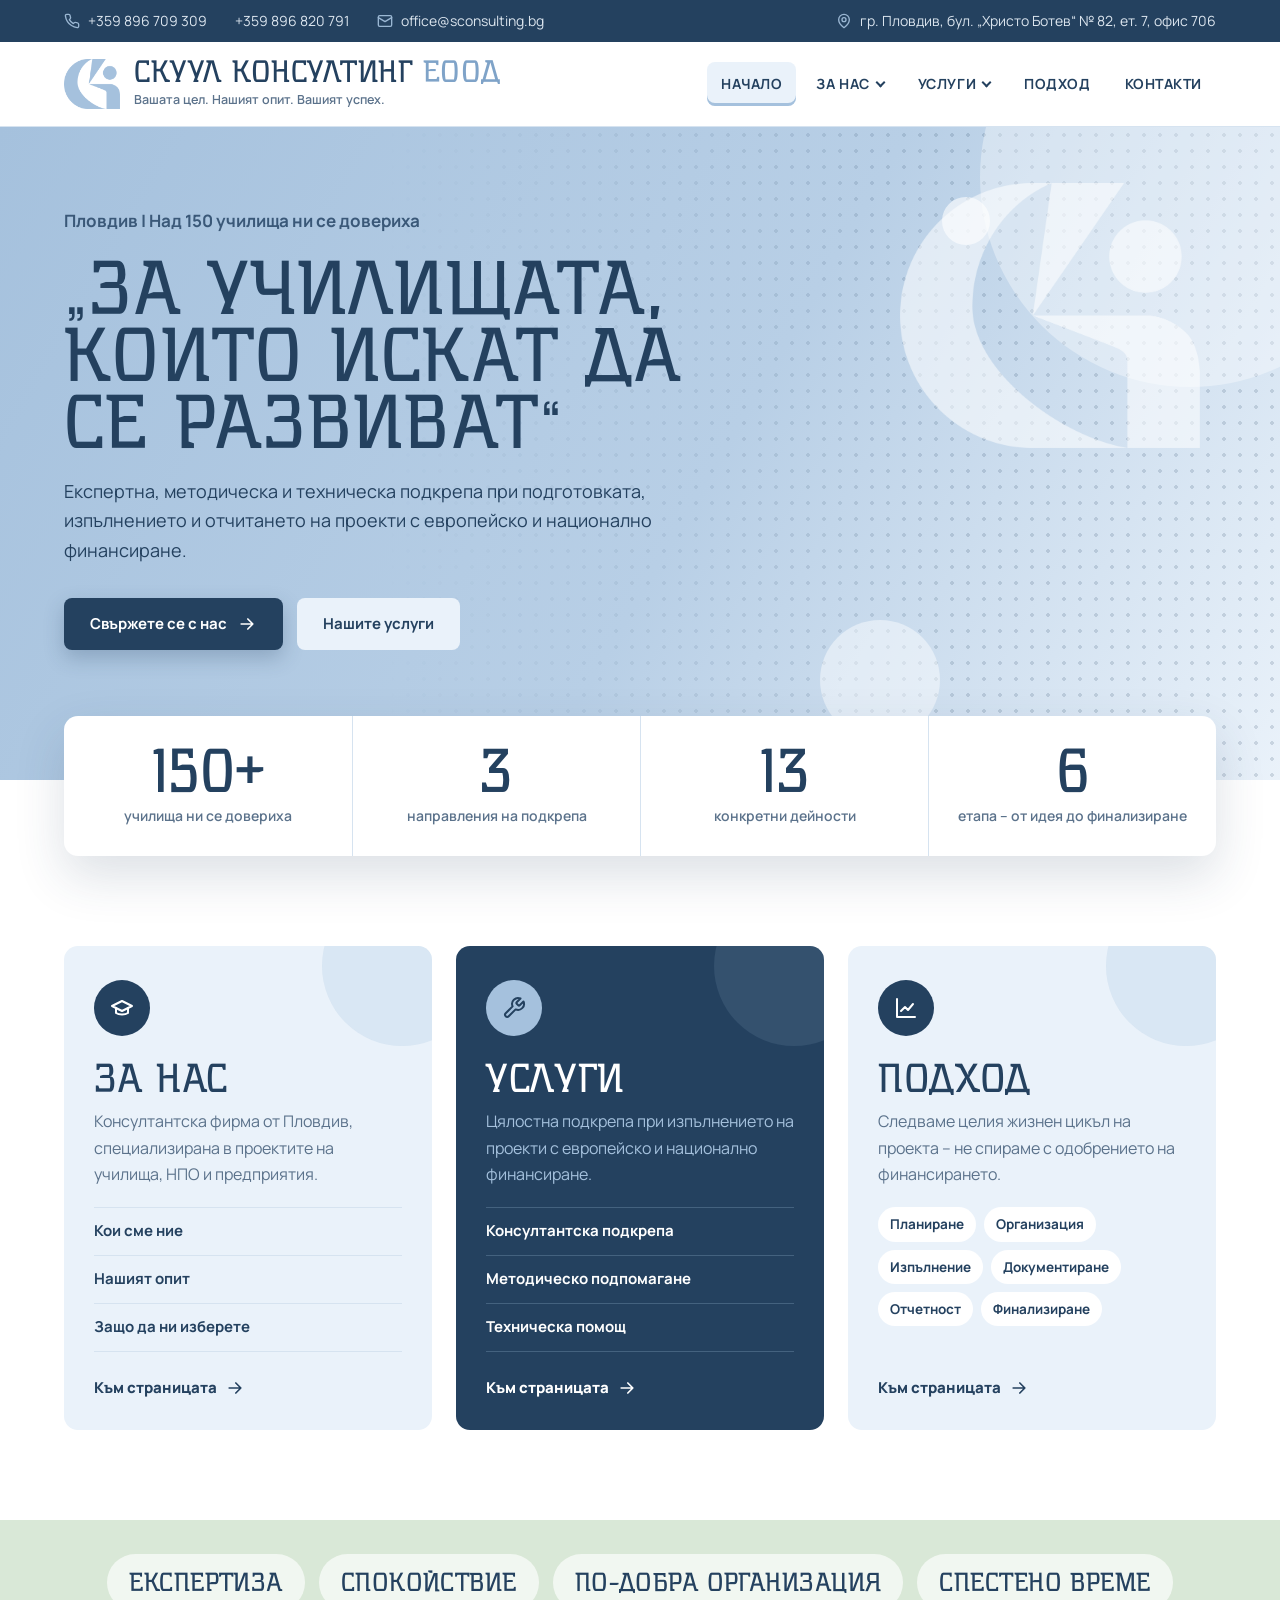
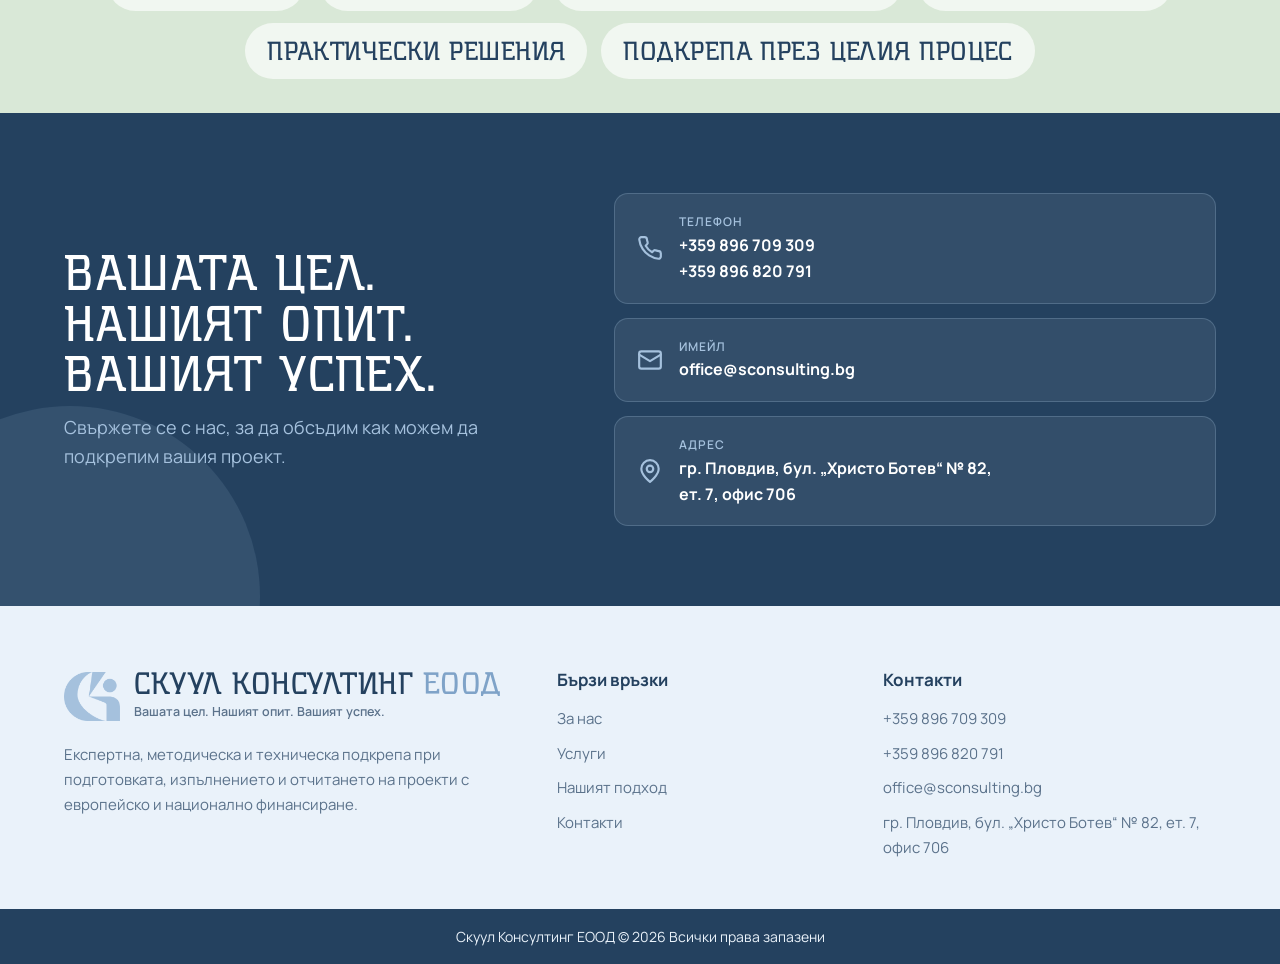
==== index.html @ d09940ed "School Consulting demo site Co-Authored-By: Claude Opus 5.5 <noreply@anthropic.com>" ====
<!doctype html>
<html lang="bg">
<head>
  <meta charset="utf-8">
  <meta name="viewport" content="width=device-width, initial-scale=1">
  <meta name="robots" content="noindex, nofollow">
  <title>Скуул Консултинг ЕООД | Консултантска подкрепа за проекти на училища</title>
  <meta name="description" content="Експертна, методическа и техническа подкрепа при подготовката, изпълнението и отчитането на проекти с европейско и национално финансиране. Пловдив.">
  <link rel="icon" type="image/png" href="assets/img/favicon.png">
  <link rel="preconnect" href="https://fonts.googleapis.com">
  <link rel="preconnect" href="https://fonts.gstatic.com" crossorigin>
  <link href="https://fonts.googleapis.com/css2?family=Manrope:wght@400;500;600;700;800&display=swap" rel="stylesheet">
  <link rel="stylesheet" href="css/styles.css?v=3">
</head>
<body>

  <!-- ========== TOP BAR ========== -->
  <div class="topbar">
    <div class="container topbar__inner">
      <a href="tel:+359896709309" class="topbar__item">
        <svg class="ico" viewBox="0 0 24 24"><path d="M22 16.9v3a2 2 0 0 1-2.2 2 19.8 19.8 0 0 1-8.6-3.1 19.5 19.5 0 0 1-6-6A19.8 19.8 0 0 1 2.1 4.2 2 2 0 0 1 4.1 2h3a2 2 0 0 1 2 1.7c.1 1 .4 1.9.7 2.8a2 2 0 0 1-.5 2.1L8 9.9a16 16 0 0 0 6 6l1.3-1.3a2 2 0 0 1 2.1-.4c.9.3 1.8.6 2.8.7a2 2 0 0 1 1.7 2z"/></svg>
        +359 896 709 309
      </a>
      <a href="tel:+359896820791" class="topbar__item topbar__item--hide-sm">+359 896 820 791</a>
      <a href="mailto:office@sconsulting.bg" class="topbar__item">
        <svg class="ico" viewBox="0 0 24 24"><rect x="2" y="4" width="20" height="16" rx="2"/><path d="m22 7-10 6L2 7"/></svg>
        office@sconsulting.bg
      </a>
      <span class="topbar__item topbar__item--hide-sm topbar__item--right">
        <svg class="ico" viewBox="0 0 24 24"><path d="M20 10c0 6-8 12-8 12s-8-6-8-12a8 8 0 0 1 16 0z"/><circle cx="12" cy="10" r="3"/></svg>
        гр. Пловдив, бул. „Христо Ботев“ № 82, ет. 7, офис 706
      </span>
    </div>
  </div>

  <!-- ========== HEADER / NAV ========== -->
  <header class="header" id="top">
    <div class="container header__inner">
      <a href="index.html" class="brand" aria-label="Скуул Консултинг ЕООД – начало">
        <img src="assets/img/logo-mark-blue.png" alt="" class="brand__mark" width="56" height="49">
        <span class="brand__text">
          <span class="brand__name">СКУУЛ КОНСУЛТИНГ <span>ЕООД</span></span>
          <span class="brand__tag">Вашата цел. Нашият опит. Вашият успех.</span>
        </span>
      </a>

      <button class="nav-toggle" aria-label="Меню" aria-expanded="false" aria-controls="main-nav">
        <span></span><span></span><span></span>
      </button>

      <!-- Основно меню – еднакво на всички страници; активният линк е с class="is-active" -->
      <nav class="nav" id="main-nav" aria-label="Основно меню">
        <ul class="nav__list">
          <li><a href="index.html" class="is-active" aria-current="page">Начало</a></li>
          <li class="has-sub">
            <a href="za-nas.html">За нас</a>
            <ul class="nav__sub">
              <li><a href="za-nas.html#koi-sme-nie">Кои сме ние</a></li>
              <li><a href="za-nas.html#opit">Нашият опит</a></li>
              <li><a href="za-nas.html#zashto-nas">Защо да ни изберете</a></li>
            </ul>
          </li>
          <li class="has-sub">
            <a href="uslugi.html">Услуги</a>
            <ul class="nav__sub">
              <li><a href="uslugi.html#konsultantska-podkrepa">Консултантска подкрепа</a></li>
              <li><a href="uslugi.html#metodichesko-podpomagane">Методическо подпомагане</a></li>
              <li><a href="uslugi.html#tehnicheska-pomosht">Техническа помощ</a></li>
            </ul>
          </li>
          <li><a href="podhod.html">Подход</a></li>
          <li><a href="kontakti.html">Контакти</a></li>
        </ul>
      </nav>
    </div>
  </header>

  <main>

    <!-- ========== HERO ========== -->
    <section class="hero">
      <div class="hero__dots" aria-hidden="true"></div>
      <span class="hero__circle hero__circle--1" aria-hidden="true"></span>
      <span class="hero__circle hero__circle--2" aria-hidden="true"></span>
      <span class="hero__circle hero__circle--3" aria-hidden="true"></span>
      <img src="assets/img/logo-mark-white.png" alt="" class="hero__mark" aria-hidden="true">
      <div class="container hero__inner">
        <div class="hero__content">
          <p class="hero__kicker">Пловдив | Над 150 училища ни се довериха</p>
          <h1 class="hero__title">„За училищата, които искат да се развиват“</h1>
          <p class="hero__lead">Експертна, методическа и техническа подкрепа при подготовката, изпълнението и отчитането на проекти с европейско и национално финансиране.</p>
          <div class="hero__actions">
            <a href="kontakti.html" class="btn btn--primary">Свържете се с нас
              <svg class="ico" viewBox="0 0 24 24"><path d="M5 12h14M13 6l6 6-6 6"/></svg>
            </a>
            <a href="uslugi.html" class="btn btn--light">Нашите услуги</a>
          </div>
        </div>
      </div>
    </section>

    <!-- ========== КЛЮЧОВИ ЧИСЛА ========== -->
    <section class="stats" aria-label="Накратко">
      <div class="container">
        <div class="stats__grid">
          <div class="stat"><span class="stat__num">150+</span><span class="stat__label">училища ни се довериха</span></div>
          <div class="stat"><span class="stat__num">3</span><span class="stat__label">направления на подкрепа</span></div>
          <div class="stat"><span class="stat__num">13</span><span class="stat__label">конкретни дейности</span></div>
          <div class="stat"><span class="stat__num">6</span><span class="stat__label">етапа – от идея до финализиране</span></div>
        </div>
      </div>
    </section>

    <!-- ========== ВХОДОВЕ КЪМ СТРАНИЦИТЕ ========== -->
    <section class="section gateway-section">
      <div class="container gateway">

        <article class="tile">
          <span class="tile__icon"><svg class="ico" viewBox="0 0 24 24"><path d="M22 10 12 5 2 10l10 5 10-5z"/><path d="M6 12v5c3 2 9 2 12 0v-5"/></svg></span>
          <h2 class="tile__title"><a href="za-nas.html">За нас</a></h2>
          <p>Консултантска фирма от Пловдив, специализирана в проектите на училища, НПО и предприятия.</p>
          <ul class="tile__links">
            <li><a href="za-nas.html#koi-sme-nie">Кои сме ние</a></li>
            <li><a href="za-nas.html#opit">Нашият опит</a></li>
            <li><a href="za-nas.html#zashto-nas">Защо да ни изберете</a></li>
          </ul>
          <a href="za-nas.html" class="tile__more">Към страницата <svg class="ico" viewBox="0 0 24 24"><path d="M5 12h14M13 6l6 6-6 6"/></svg></a>
        </article>

        <article class="tile tile--accent">
          <span class="tile__icon"><svg class="ico" viewBox="0 0 24 24"><path d="M14.7 6.3a1 1 0 0 0 0 1.4l1.6 1.6a1 1 0 0 0 1.4 0l3.8-3.8a6 6 0 0 1-7.9 7.9l-6.9 6.9a2.1 2.1 0 0 1-3-3l6.9-6.9a6 6 0 0 1 7.9-7.9z"/></svg></span>
          <h2 class="tile__title"><a href="uslugi.html">Услуги</a></h2>
          <p>Цялостна подкрепа при изпълнението на проекти с европейско и национално финансиране.</p>
          <ul class="tile__links">
            <li><a href="uslugi.html#konsultantska-podkrepa">Консултантска подкрепа</a></li>
            <li><a href="uslugi.html#metodichesko-podpomagane">Методическо подпомагане</a></li>
            <li><a href="uslugi.html#tehnicheska-pomosht">Техническа помощ</a></li>
          </ul>
          <a href="uslugi.html" class="tile__more">Към страницата <svg class="ico" viewBox="0 0 24 24"><path d="M5 12h14M13 6l6 6-6 6"/></svg></a>
        </article>

        <article class="tile">
          <span class="tile__icon"><svg class="ico" viewBox="0 0 24 24"><path d="M3 3v18h18"/><path d="m7 15 4-4 3 3 5-6"/></svg></span>
          <h2 class="tile__title"><a href="podhod.html">Подход</a></h2>
          <p>Следваме целия жизнен цикъл на проекта – не спираме с одобрението на финансирането.</p>
          <ul class="tile__chips">
            <li>Планиране</li><li>Организация</li><li>Изпълнение</li>
            <li>Документиране</li><li>Отчетност</li><li>Финализиране</li>
          </ul>
          <a href="podhod.html" class="tile__more">Към страницата <svg class="ico" viewBox="0 0 24 24"><path d="M5 12h14M13 6l6 6-6 6"/></svg></a>
        </article>

      </div>
    </section>

    <!-- ========== ПОЛЗИ ========== -->
    <section class="benefits" aria-label="Какво получавате">
      <div class="container benefits__inner">
        <span class="benefit">Експертиза</span>
        <span class="benefit">Спокойствие</span>
        <span class="benefit">По-добра организация</span>
        <span class="benefit">Спестено време</span>
        <span class="benefit">Практически решения</span>
        <span class="benefit">Подкрепа през целия процес</span>
      </div>
    </section>

    <!-- ========== КОНТАКТИ ========== -->
    <section class="contact">
      <span class="contact__circle" aria-hidden="true"></span>
      <div class="container contact__inner">
        <div class="contact__text">
          <h2>Вашата цел. Нашият опит. Вашият успех.</h2>
          <p>Свържете се с нас, за да обсъдим как можем да подкрепим вашия проект.</p>
        </div>
        <div class="contact__cards">
          <a href="tel:+359896709309" class="contact__card">
            <svg class="ico" viewBox="0 0 24 24"><path d="M22 16.9v3a2 2 0 0 1-2.2 2 19.8 19.8 0 0 1-8.6-3.1 19.5 19.5 0 0 1-6-6A19.8 19.8 0 0 1 2.1 4.2 2 2 0 0 1 4.1 2h3a2 2 0 0 1 2 1.7c.1 1 .4 1.9.7 2.8a2 2 0 0 1-.5 2.1L8 9.9a16 16 0 0 0 6 6l1.3-1.3a2 2 0 0 1 2.1-.4c.9.3 1.8.6 2.8.7a2 2 0 0 1 1.7 2z"/></svg>
            <span><small>Телефон</small>+359 896 709 309<br>+359 896 820 791</span>
          </a>
          <a href="mailto:office@sconsulting.bg" class="contact__card">
            <svg class="ico" viewBox="0 0 24 24"><rect x="2" y="4" width="20" height="16" rx="2"/><path d="m22 7-10 6L2 7"/></svg>
            <span><small>Имейл</small>office@sconsulting.bg</span>
          </a>
          <div class="contact__card">
            <svg class="ico" viewBox="0 0 24 24"><path d="M20 10c0 6-8 12-8 12s-8-6-8-12a8 8 0 0 1 16 0z"/><circle cx="12" cy="10" r="3"/></svg>
            <span><small>Адрес</small>гр. Пловдив, бул. „Христо Ботев“ № 82,<br>ет. 7, офис 706</span>
          </div>
        </div>
      </div>
    </section>

  </main>

  <!-- ========== FOOTER ========== -->
  <footer class="footer">
    <div class="container footer__inner">
      <div class="footer__brand">
        <a href="index.html" class="brand">
          <img src="assets/img/logo-mark-blue.png" alt="" class="brand__mark" width="56" height="49">
          <span class="brand__text">
            <span class="brand__name">СКУУЛ КОНСУЛТИНГ <span>ЕООД</span></span>
            <span class="brand__tag">Вашата цел. Нашият опит. Вашият успех.</span>
          </span>
        </a>
        <p>Експертна, методическа и техническа подкрепа при подготовката, изпълнението и отчитането на проекти с европейско и национално финансиране.</p>
      </div>
      <div class="footer__col">
        <h3>Бързи връзки</h3>
        <ul>
          <li><a href="za-nas.html">За нас</a></li>
          <li><a href="uslugi.html">Услуги</a></li>
          <li><a href="podhod.html">Нашият подход</a></li>
          <li><a href="kontakti.html">Контакти</a></li>
        </ul>
      </div>
      <div class="footer__col">
        <h3>Контакти</h3>
        <ul>
          <li><a href="tel:+359896709309">+359 896 709 309</a></li>
          <li><a href="tel:+359896820791">+359 896 820 791</a></li>
          <li><a href="mailto:office@sconsulting.bg">office@sconsulting.bg</a></li>
          <li>гр. Пловдив, бул. „Христо Ботев“ № 82, ет. 7, офис 706</li>
        </ul>
      </div>
    </div>
    <div class="footer__bottom">
      <div class="container">Скуул Консултинг ЕООД © <span id="year">2026</span> Всички права запазени</div>
    </div>
  </footer>

  <a href="#top" class="to-top" aria-label="Към началото">
    <svg class="ico" viewBox="0 0 24 24"><path d="M12 19V5M6 11l6-6 6 6"/></svg>
  </a>

  <script src="js/main.js?v=2"></script>
</body>
</html>
---- css/styles.css ----
/* =========================================================
   Скуул Консултинг ЕООД – основни стилове
   Цветова гама 1: #EAF2FA / #A5C1DD / #24415F / #D9E8D7
   ========================================================= */

@font-face {
  font-family: "Balezdrov";
  src: url("../assets/fonts/balezdrov11-Regular.otf") format("opentype");
  font-weight: 400;
  font-style: normal;
  font-display: swap;
}

:root {
  --c-bg-light: #EAF2FA;   /* фон, секции */
  --c-primary: #A5C1DD;    /* основен цвят, елементи */
  --c-navy: #24415F;       /* заглавия, текст, навигация */
  --c-green: #D9E8D7;      /* акценти, успех */

  --c-primary-deep: #7FA3C8;
  --c-navy-soft: #3A5878;
  --c-text: #24415F;
  --c-muted: #5B728B;
  --c-border: #D6E3F0;
  --c-white: #FFFFFF;
  --c-green-deep: #5F8F5A;

  --font-body: "Manrope", "Segoe UI", Arial, sans-serif;
  --font-display: "Balezdrov", "Manrope", sans-serif;

  --radius: 14px;
  --radius-sm: 8px;
  --shadow: 0 10px 30px rgba(36, 65, 95, .10);
  --shadow-lg: 0 20px 50px rgba(36, 65, 95, .16);
  --container: 1200px;
}

*, *::before, *::after { box-sizing: border-box; }

html { scroll-behavior: smooth; scroll-padding-top: 96px; }

body {
  margin: 0;
  font-family: var(--font-body);
  font-size: 16px;
  line-height: 1.65;
  color: var(--c-text);
  background: var(--c-white);
  -webkit-font-smoothing: antialiased;
  /* без българските курсивни форми на Manrope (т, д, г) – по-четим текст */
  font-feature-settings: "locl" 0;
}

/* Дисплейният шрифт се използва с главни букви, както в брандбука */
.hero__title, .section__title, .services-card__head, .contact__text h2, .benefit {
  text-transform: uppercase;
  letter-spacing: .02em;
}

img { max-width: 100%; height: auto; display: block; }
a { color: inherit; text-decoration: none; }
h1, h2, h3 { margin: 0; line-height: 1.2; }
p { margin: 0 0 1em; }
p:last-child { margin-bottom: 0; }

.container {
  width: 100%;
  max-width: var(--container);
  margin: 0 auto;
  padding: 0 24px;
}

.ico {
  width: 20px; height: 20px;
  fill: none; stroke: currentColor; stroke-width: 2;
  stroke-linecap: round; stroke-linejoin: round;
  flex-shrink: 0;
}

/* ---------- Buttons & links ---------- */
.btn {
  display: inline-flex; align-items: center; gap: 10px;
  padding: 14px 26px;
  border-radius: var(--radius-sm);
  font-weight: 700; font-size: 15px;
  transition: transform .15s ease, background .2s ease, box-shadow .2s ease;
}
.btn:hover { transform: translateY(-2px); }
.btn--primary { background: var(--c-navy); color: var(--c-white); box-shadow: 0 8px 20px rgba(36,65,95,.25); }
.btn--primary:hover { background: var(--c-navy-soft); }
.btn--light { background: var(--c-bg-light); color: var(--c-navy); }
.btn--light:hover { background: var(--c-white); }

.link-more {
  display: inline-block;
  font-weight: 700; font-size: 15px;
  color: var(--c-navy);
  border-bottom: 2px solid var(--c-primary);
  padding-bottom: 2px;
  transition: border-color .2s;
}
.link-more:hover { border-color: var(--c-navy); }

/* ---------- Top bar ---------- */
.topbar {
  background: var(--c-navy);
  color: var(--c-bg-light);
  font-size: 14px;
}
.topbar__inner { display: flex; align-items: center; gap: 28px; min-height: 42px; flex-wrap: wrap; }
.topbar__item { display: inline-flex; align-items: center; gap: 8px; opacity: .92; }
.topbar__item .ico { width: 16px; height: 16px; color: var(--c-primary); }
a.topbar__item:hover { opacity: 1; color: var(--c-white); }
.topbar__item--right { margin-left: auto; }

/* ---------- Header ---------- */
.header {
  position: sticky; top: 0; z-index: 50;
  background: rgba(255,255,255,.96);
  backdrop-filter: blur(8px);
  border-bottom: 1px solid var(--c-border);
}
.header__inner { display: flex; align-items: center; justify-content: space-between; min-height: 84px; gap: 24px; }

.brand { display: flex; align-items: center; gap: 14px; }
.brand__mark { width: 56px; height: auto; }
.brand__text { display: flex; flex-direction: column; }
.brand__name {
  font-family: var(--font-display);
  font-size: 26px; line-height: 1;
  color: var(--c-navy);
  letter-spacing: .02em;
}
.brand__name span { color: var(--c-primary-deep); }
.brand__tag { font-size: 12.5px; color: var(--c-muted); margin-top: 6px; font-weight: 600; }

.nav__list { list-style: none; display: flex; gap: 6px; margin: 0; padding: 0; }
.nav__list > li { position: relative; }
.nav__list > li > a {
  display: block; padding: 10px 14px;
  font-weight: 700; font-size: 14px; letter-spacing: .04em; text-transform: uppercase;
  color: var(--c-navy);
  border-radius: var(--radius-sm);
  transition: background .2s;
}
.nav__list > li > a:hover { background: var(--c-bg-light); }
.nav__list > li > a.is-active { background: var(--c-bg-light); box-shadow: inset 0 -3px 0 var(--c-primary); }
.has-sub > a::after {
  content: ""; display: inline-block; margin-left: 7px; vertical-align: 3px;
  border: solid currentColor; border-width: 0 2px 2px 0; padding: 2.5px;
  transform: rotate(45deg);
}
.nav__sub {
  list-style: none; margin: 0; padding: 8px;
  position: absolute; top: 100%; left: 0; min-width: 240px;
  background: var(--c-white); border-radius: var(--radius);
  box-shadow: var(--shadow-lg); border-top: 3px solid var(--c-primary);
  opacity: 0; visibility: hidden; transform: translateY(8px);
  transition: all .2s ease;
}
.has-sub:hover .nav__sub, .has-sub:focus-within .nav__sub { opacity: 1; visibility: visible; transform: translateY(0); }
.nav__sub a { display: block; padding: 10px 14px; border-radius: var(--radius-sm); font-weight: 600; font-size: 15px; }
.nav__sub a:hover { background: var(--c-bg-light); }

.nav-toggle {
  display: none; width: 46px; height: 46px; border: 0; border-radius: var(--radius-sm);
  background: var(--c-navy); cursor: pointer; padding: 12px; flex-direction: column; justify-content: space-between;
}
.nav-toggle span { display: block; height: 2px; background: var(--c-white); border-radius: 2px; transition: transform .2s, opacity .2s; }
.nav-toggle[aria-expanded="true"] span:nth-child(1) { transform: translateY(8px) rotate(45deg); }
.nav-toggle[aria-expanded="true"] span:nth-child(2) { opacity: 0; }
.nav-toggle[aria-expanded="true"] span:nth-child(3) { transform: translateY(-8px) rotate(-45deg); }

/* ---------- Hero ---------- */
.hero {
  position: relative; overflow: hidden;
  background: linear-gradient(120deg, var(--c-primary) 0%, #B8CFE6 55%, var(--c-bg-light) 100%);
  padding: 80px 0 130px;
}
.hero__dots {
  position: absolute; inset: 0;
  background-image: radial-gradient(rgba(36,65,95,.16) 1.6px, transparent 1.8px);
  background-size: 16px 16px;
  -webkit-mask-image: linear-gradient(90deg, transparent 30%, #000 75%);
          mask-image: linear-gradient(90deg, transparent 30%, #000 75%);
}
.hero__circle { position: absolute; border-radius: 50%; background: var(--c-white); opacity: .35; }
.hero__circle--1 { width: 420px; height: 420px; right: -120px; top: -160px; }
.hero__circle--2 { width: 120px; height: 120px; right: 340px; bottom: 40px; opacity: .45; }
.hero__circle--3 { width: 48px; height: 48px; right: 290px; top: 70px; opacity: .6; }
.hero__mark {
  position: absolute; width: 300px; opacity: .55;
  right: max(40px, calc((100vw - var(--container)) / 2 + 40px)); top: 56px;
}
.hero__inner { position: relative; }
.hero__content { max-width: 720px; }
.hero__kicker { font-weight: 700; font-size: 17px; color: var(--c-navy-soft); margin-bottom: 18px; }
.hero__title {
  font-family: var(--font-display);
  font-weight: 400;
  font-size: clamp(38px, 5.2vw, 64px);
  line-height: 1.05;
  color: var(--c-navy);
  margin-bottom: 22px;
}
.hero__lead { font-size: 18px; max-width: 600px; color: var(--c-navy); margin-bottom: 32px; }
.hero__actions { display: flex; gap: 14px; flex-wrap: wrap; }

/* ---------- Page hero (вътрешни страници) ---------- */
.page-hero {
  position: relative; overflow: hidden;
  background: linear-gradient(120deg, var(--c-primary) 0%, #B8CFE6 60%, var(--c-bg-light) 100%);
  padding: 56px 0 64px;
}
.page-hero .hero__mark { width: 190px; top: 50%; transform: translateY(-50%); }
.page-hero__title {
  position: relative;
  font-family: var(--font-display); font-weight: 400;
  font-size: clamp(34px, 4.6vw, 56px);
  text-transform: uppercase; letter-spacing: .02em;
  color: var(--c-navy);
}
.page-hero__lead { position: relative; max-width: 640px; font-size: 18px; margin-top: 14px; }
.breadcrumb { position: relative; display: flex; gap: 8px; font-size: 14px; font-weight: 600; color: var(--c-navy-soft); margin-bottom: 14px; }
.breadcrumb a:hover { text-decoration: underline; }

/* ---------- Text blocks ---------- */
.prose { max-width: 820px; }
.prose p { color: var(--c-muted); font-size: 17px; }
.prose p strong { color: var(--c-navy); }
.highlight, .prose p.highlight, .experience__text p.highlight {
  margin: 36px 0 0; padding: 26px 30px;
  background: var(--c-bg-light); border-left: 5px solid var(--c-primary); border-radius: var(--radius-sm);
  font-size: 19px; font-weight: 700; line-height: 1.55; color: var(--c-navy);
}
.audience { display: grid; grid-template-columns: repeat(3, 1fr); gap: 24px; }
.audience__card { padding: 30px 28px; border-radius: var(--radius); background: var(--c-white); box-shadow: var(--shadow); }
.audience__card .panel__icon { width: 54px; height: 54px; margin-bottom: 18px; background: var(--c-primary); }
.audience__card h3 { font-size: 20px; margin-bottom: 8px; }
.audience__card p { color: var(--c-muted); font-size: 15px; }

/* ---------- Service blocks (страница „Услуги“) ---------- */
.service-block {
  display: grid; grid-template-columns: 300px 1fr; gap: 48px; align-items: start;
  padding: 48px 0; border-top: 1px solid var(--c-border);
}
.service-block:first-of-type { border-top: 0; padding-top: 0; }
.service-block__head .services-card__icon { width: 64px; height: 64px; margin-bottom: 18px; }
.service-block__head .services-card__icon .ico { width: 28px; height: 28px; }
.service-block__head h2 { font-size: 26px; }
.service-block .services__list { grid-template-columns: 1fr 1fr; }

/* ---------- Contact page ---------- */
.contact-page { display: grid; grid-template-columns: 1fr 1.3fr; gap: 40px; align-items: stretch; }
.contact-page .contact__cards { align-content: start; }
.contact-page .contact__card { background: var(--c-bg-light); border-color: var(--c-border); color: var(--c-navy); }
.contact-page a.contact__card:hover { background: var(--c-primary); }
.contact-page .contact__card .ico { color: var(--c-navy); }
.contact-page .contact__card small { color: var(--c-muted); }
.map { min-height: 380px; border-radius: var(--radius); overflow: hidden; box-shadow: var(--shadow); background: var(--c-bg-light); }
.map iframe { width: 100%; height: 100%; min-height: 380px; border: 0; display: block; }

/* ---------- Stats (начална страница) ---------- */
.stats { position: relative; z-index: 2; margin-top: -64px; }
.stats__grid {
  display: grid; grid-template-columns: repeat(4, 1fr);
  background: var(--c-white); border-radius: var(--radius); box-shadow: var(--shadow-lg);
}
.stat { padding: 28px 24px; text-align: center; border-left: 1px solid var(--c-border); }
.stat:first-child { border-left: 0; }
.stat__num { display: block; font-family: var(--font-display); font-size: 52px; line-height: 1; color: var(--c-navy); }
.stat__label { display: block; margin-top: 8px; font-size: 14px; font-weight: 600; color: var(--c-muted); }

/* ---------- Gateway tiles (начална страница) ---------- */
.gateway-section { padding-top: 72px; }
.gateway { display: grid; grid-template-columns: repeat(3, 1fr); gap: 24px; }
.tile {
  position: relative; overflow: hidden;
  display: flex; flex-direction: column;
  padding: 34px 30px 30px;
  background: var(--c-bg-light); border-radius: var(--radius);
  transition: transform .2s, box-shadow .2s;
}
.tile:hover { transform: translateY(-4px); box-shadow: var(--shadow-lg); }
.tile::after {
  content: ""; position: absolute; width: 160px; height: 160px; border-radius: 50%;
  background: var(--c-primary); opacity: .25; right: -50px; top: -60px;
}
.tile__icon {
  display: grid; place-items: center; width: 56px; height: 56px; border-radius: 50%;
  background: var(--c-navy); color: var(--c-white); margin-bottom: 22px;
}
.tile__icon .ico { width: 24px; height: 24px; }
.tile__title {
  font-family: var(--font-display); font-weight: 400;
  font-size: 34px; text-transform: uppercase; letter-spacing: .02em;
  margin-bottom: 10px;
}
.tile__title a:hover { color: var(--c-navy-soft); }
.tile > p { color: var(--c-muted); margin-bottom: 20px; }
.tile__links { list-style: none; margin: 0 0 24px; padding: 0; border-top: 1px solid var(--c-border); }
.tile__links a {
  display: block; padding: 11px 0; border-bottom: 1px solid var(--c-border);
  font-weight: 700; font-size: 15px; transition: padding .2s, color .2s;
}
.tile__links a:hover { padding-left: 6px; color: var(--c-navy-soft); }
.tile__chips { list-style: none; margin: 0 0 24px; padding: 0; display: flex; flex-wrap: wrap; gap: 8px; }
.tile__chips li { padding: 6px 12px; border-radius: 999px; background: var(--c-white); font-size: 13.5px; font-weight: 700; }
.tile__more {
  margin-top: auto; display: inline-flex; align-items: center; gap: 8px;
  font-weight: 800; font-size: 15px; color: var(--c-navy);
}
.tile__more:hover { gap: 12px; }
.tile--accent { background: var(--c-navy); color: var(--c-white); }
.tile--accent > p { color: var(--c-primary); }
.tile--accent .tile__icon { background: var(--c-primary); color: var(--c-navy); }
.tile--accent .tile__title a:hover, .tile--accent .tile__links a:hover { color: var(--c-primary); }
.tile--accent .tile__links, .tile--accent .tile__links a { border-color: rgba(165,193,221,.25); }
.tile--accent .tile__more { color: var(--c-white); }
.tile--accent::after { opacity: .12; }

/* ---------- Intro row ---------- */
.intro { position: relative; z-index: 2; padding-bottom: 40px; }
.intro__grid {
  display: grid;
  grid-template-columns: 1fr 1fr 340px;
  gap: 28px;
  align-items: start;
}

.panel {
  margin-top: -60px;
  background: var(--c-white);
  border-radius: var(--radius);
  box-shadow: var(--shadow);
  overflow: hidden;
}
.panel__head {
  background: var(--c-navy); color: var(--c-white);
  font-size: 14px; font-weight: 800; letter-spacing: .08em; text-transform: uppercase;
  padding: 16px 24px;
}
.panel__body { padding: 24px; }
.panel__body p { color: var(--c-muted); }
.panel__body .link-more { margin-top: 6px; }
.panel__list { list-style: none; margin: 0; padding: 8px 12px; }
.panel__list li {
  display: flex; gap: 14px; align-items: flex-start;
  padding: 14px 12px; border-bottom: 1px solid var(--c-border);
}
.panel__list li:last-child { border-bottom: 0; }
.panel__list strong { display: block; font-size: 16px; }
.panel__list small { display: block; color: var(--c-muted); font-size: 14px; line-height: 1.5; }
.panel__icon {
  display: grid; place-items: center; flex-shrink: 0;
  width: 42px; height: 42px; border-radius: 50%;
  background: var(--c-bg-light); color: var(--c-navy);
}

.services-card {
  margin-top: -190px;
  background: var(--c-white);
  border-radius: var(--radius);
  box-shadow: var(--shadow-lg);
  padding: 10px;
}
.services-card__head {
  font-family: var(--font-display); font-weight: 400;
  font-size: 30px; color: var(--c-navy);
  padding: 14px 16px 10px;
}
.services-card__item {
  display: flex; align-items: center; gap: 14px;
  padding: 16px; margin-top: 6px;
  background: var(--c-bg-light); border-radius: var(--radius-sm);
  font-weight: 700; font-size: 15px; line-height: 1.35;
  transition: background .2s, transform .2s;
}
.services-card__item:hover { background: var(--c-primary); transform: translateX(4px); }
.services-card__icon {
  display: grid; place-items: center; flex-shrink: 0;
  width: 40px; height: 40px; border-radius: 50%;
  background: var(--c-navy); color: var(--c-white);
}
.services-card__icon .ico { width: 18px; height: 18px; }

/* ---------- Mission ---------- */
.mission { padding: 40px 0 70px; }
.mission__text {
  position: relative;
  max-width: 900px; margin: 0 auto; text-align: center;
  font-size: clamp(20px, 2.4vw, 26px); font-weight: 700; line-height: 1.5;
  color: var(--c-navy);
}
.mission__text::after {
  content: ""; display: block; width: 72px; height: 6px; border-radius: 6px;
  background: var(--c-green); margin: 28px auto 0;
}

/* ---------- Sections ---------- */
.section { padding: 90px 0; }
.section--tint { background: var(--c-bg-light); }
.section__header { display: flex; align-items: flex-end; justify-content: space-between; gap: 32px; margin-bottom: 44px; }
.section__header--center { justify-content: center; text-align: center; }
.section__title {
  font-family: var(--font-display); font-weight: 400;
  font-size: clamp(30px, 3.6vw, 44px);
  color: var(--c-navy);
  margin-bottom: 14px;
}
.section__intro { max-width: 680px; color: var(--c-muted); font-size: 17px; }
.section__header .link-more { white-space: nowrap; }

/* ---------- Experience ---------- */
.experience { display: grid; grid-template-columns: 380px 1fr; gap: 64px; align-items: center; }
.experience__stat {
  position: relative; overflow: hidden;
  aspect-ratio: 1; border-radius: 50%;
  background: var(--c-primary);
  display: flex; flex-direction: column; align-items: center; justify-content: center; text-align: center;
  padding: 50px;
}
.experience__stat::before {
  content: ""; position: absolute; width: 38%; aspect-ratio: 1; border-radius: 50%;
  background: var(--c-bg-light); top: -6%; right: -6%;
}
.experience__num { position: relative; font-family: var(--font-display); font-size: 110px; line-height: 1; color: var(--c-navy); }
.experience__label { position: relative; font-weight: 700; font-size: 18px; color: var(--c-navy); max-width: 220px; margin-top: 10px; }
.experience__text p { color: var(--c-muted); font-size: 17px; }

/* ---------- Steps (подход) ---------- */
.steps { display: grid; grid-template-columns: repeat(3, 1fr); gap: 24px; }
.step {
  background: var(--c-white); border-radius: var(--radius);
  box-shadow: var(--shadow); overflow: hidden;
  transition: transform .2s, box-shadow .2s;
}
.step:hover { transform: translateY(-4px); box-shadow: var(--shadow-lg); }
.step__top {
  position: relative; height: 130px;
  background: linear-gradient(135deg, var(--c-navy) 0%, var(--c-navy-soft) 100%);
  display: flex; align-items: center; justify-content: space-between; padding: 0 28px;
  color: var(--c-primary);
  overflow: hidden;
}
.step__top::after {
  content: ""; position: absolute; width: 140px; height: 140px; border-radius: 50%;
  background: rgba(165,193,221,.15); right: -30px; bottom: -60px;
}
.step__num { font-family: var(--font-display); font-size: 64px; line-height: 1; color: var(--c-white); }
.step__top .ico { width: 40px; height: 40px; stroke-width: 1.6; position: relative; z-index: 1; }
.step__body { padding: 24px 28px 28px; }
.step__cat { display: block; font-size: 12px; font-weight: 800; letter-spacing: .1em; text-transform: uppercase; color: var(--c-primary-deep); margin-bottom: 6px; }
.step h3 { font-size: 21px; margin-bottom: 10px; }
.step p { color: var(--c-muted); font-size: 15px; }

/* ---------- Services ---------- */
.services { display: grid; grid-template-columns: 360px 1fr; gap: 64px; align-items: start; }
.services__intro { position: sticky; top: 120px; }
.services__intro p { color: var(--c-muted); font-size: 17px; margin-bottom: 28px; }
.services__list {
  list-style: none; margin: 0; padding: 0;
  display: grid; grid-template-columns: 1fr 1fr; gap: 14px;
}
.services__list li {
  position: relative;
  padding: 18px 20px 18px 58px;
  background: var(--c-bg-light); border-radius: var(--radius-sm);
  font-weight: 600; line-height: 1.45;
  border-left: 4px solid var(--c-primary);
}
.services__list li::before {
  content: ""; position: absolute; left: 20px; top: 50%; transform: translateY(-50%);
  width: 24px; height: 24px; border-radius: 50%;
  background: var(--c-green) url("data:image/svg+xml,%3Csvg xmlns='http://www.w3.org/2000/svg' viewBox='0 0 24 24' fill='none' stroke='%235F8F5A' stroke-width='3' stroke-linecap='round' stroke-linejoin='round'%3E%3Cpath d='M20 6 9 17l-5-5'/%3E%3C/svg%3E") center/14px no-repeat;
}

/* ---------- Benefits ---------- */
.benefits { background: var(--c-green); padding: 34px 0; }
.benefits__inner { display: flex; flex-wrap: wrap; justify-content: center; gap: 12px 14px; }
.benefit {
  font-family: var(--font-display);
  font-size: 22px; color: var(--c-navy);
  background: rgba(255,255,255,.65);
  padding: 10px 22px; border-radius: 999px;
}

/* ---------- Why ---------- */
.why { display: grid; grid-template-columns: repeat(3, 1fr); gap: 24px; }
.why__card {
  position: relative;
  padding: 32px 28px;
  border: 1px solid var(--c-border); border-radius: var(--radius);
  background: var(--c-white);
  transition: border-color .2s, box-shadow .2s;
}
.why__card::before {
  content: ""; display: block; width: 44px; height: 44px; border-radius: 50%;
  background: var(--c-primary); margin-bottom: 20px;
  box-shadow: 18px -10px 0 -10px var(--c-navy);
}
.why__card:hover { border-color: var(--c-primary); box-shadow: var(--shadow); }
.why__card h3 { font-size: 20px; margin-bottom: 10px; }
.why__card p { color: var(--c-muted); font-size: 15px; }

/* ---------- Contact ---------- */
.contact {
  position: relative; overflow: hidden;
  background: var(--c-navy); color: var(--c-white);
  padding: 80px 0;
}
.contact__circle {
  position: absolute; width: 380px; height: 380px; border-radius: 50%;
  background: var(--c-primary); opacity: .12; left: -120px; bottom: -180px;
}
.contact__inner { position: relative; display: grid; grid-template-columns: 1fr 1.2fr; gap: 48px; align-items: center; }
.contact__text h2 { font-family: var(--font-display); font-weight: 400; font-size: clamp(30px, 3.4vw, 42px); margin-bottom: 14px; }
.contact__text p { color: var(--c-primary); font-size: 18px; }
.contact__cards { display: grid; gap: 14px; }
.contact__card {
  display: flex; gap: 16px; align-items: center;
  padding: 18px 22px; border-radius: var(--radius);
  background: rgba(255,255,255,.07); border: 1px solid rgba(165,193,221,.25);
  font-weight: 700; transition: background .2s;
}
a.contact__card:hover { background: rgba(255,255,255,.14); }
.contact__card .ico { width: 26px; height: 26px; color: var(--c-primary); }
.contact__card small { display: block; font-weight: 600; font-size: 12px; letter-spacing: .08em; text-transform: uppercase; color: var(--c-primary); }

/* ---------- Footer ---------- */
.footer { background: var(--c-bg-light); padding-top: 64px; }
.footer__inner { display: grid; grid-template-columns: 1.6fr 1fr 1.2fr; gap: 48px; padding-bottom: 48px; }
.footer__brand p { color: var(--c-muted); margin-top: 20px; max-width: 420px; font-size: 15px; }
.footer__col h3 { font-size: 17px; margin-bottom: 16px; }
.footer__col ul { list-style: none; margin: 0; padding: 0; display: grid; gap: 10px; color: var(--c-muted); font-size: 15px; }
.footer__col a:hover { color: var(--c-navy); text-decoration: underline; }
.footer__bottom { background: var(--c-navy); color: var(--c-bg-light); text-align: center; font-size: 14px; padding: 16px 0; }

/* ---------- Back to top ---------- */
.to-top {
  position: fixed; right: 28px; bottom: 28px; z-index: 40;
  width: 54px; height: 54px; border-radius: 50%;
  display: grid; place-items: center;
  background: var(--c-navy); color: var(--c-white);
  box-shadow: var(--shadow-lg);
  opacity: 0; visibility: hidden; transform: translateY(12px);
  transition: all .25s ease;
}
.to-top.is-visible { opacity: 1; visibility: visible; transform: none; }
.to-top:hover { background: var(--c-navy-soft); }

/* =========================================================
   Responsive
   ========================================================= */
@media (max-width: 1100px) {
  .intro__grid { grid-template-columns: 1fr 1fr; }
  .services-card { grid-column: 1 / -1; margin-top: 0; order: -1; display: grid; grid-template-columns: repeat(3, 1fr); gap: 8px; }
  .services-card__head { grid-column: 1 / -1; }
  .services-card__item { margin-top: 0; }
  .intro { padding-top: 0; }
  .services-card { margin-top: -70px; }
  .panel { margin-top: 0; }
  .experience { grid-template-columns: 300px 1fr; gap: 48px; }
  .experience__num { font-size: 84px; }
  .services { grid-template-columns: 1fr; gap: 32px; }
  .services__intro { position: static; }
  .topbar__item--right { display: none; }
  .service-block { grid-template-columns: 1fr; gap: 24px; }
  .contact-page { grid-template-columns: 1fr; }
  .brand__name { white-space: nowrap; }
  .header .brand__name span { display: none; }
}

@media (max-width: 900px) {
  .nav-toggle { display: flex; }
  .nav {
    position: absolute; top: 100%; left: 0; right: 0;
    background: var(--c-white); border-bottom: 1px solid var(--c-border);
    box-shadow: var(--shadow);
    max-height: 0; overflow: hidden; transition: max-height .3s ease;
  }
  .nav.is-open { max-height: 80vh; overflow-y: auto; }
  .nav__list { flex-direction: column; padding: 12px 24px 20px; gap: 0; }
  .nav__list > li > a { padding: 14px 4px; border-bottom: 1px solid var(--c-border); border-radius: 0; }
  .nav__sub { position: static; opacity: 1; visibility: visible; transform: none; box-shadow: none; border: 0; padding: 0 0 0 16px; min-width: 0; }
  .steps, .why, .audience { grid-template-columns: 1fr 1fr; }
  .gateway { grid-template-columns: 1fr; }
  .stats__grid { grid-template-columns: 1fr 1fr; }
  .stat:nth-child(3) { border-left: 0; }
  .stat:nth-child(n+3) { border-top: 1px solid var(--c-border); }
  .experience { grid-template-columns: 1fr; justify-items: center; text-align: center; }
  .experience__stat { width: 300px; }
  .contact__inner { grid-template-columns: 1fr; }
  .footer__inner { grid-template-columns: 1fr 1fr; }
  .footer__brand { grid-column: 1 / -1; }
  .section__header { flex-direction: column; align-items: flex-start; }
}

@media (max-width: 640px) {
  .container { padding: 0 16px; }
  .topbar__item--hide-sm { display: none; }
  .topbar__inner { gap: 16px; font-size: 13px; }
  .header__inner { min-height: 72px; }
  .brand { gap: 10px; }
  .brand__mark { width: 40px; }
  .brand__name { font-size: 18px; white-space: nowrap; }
  .brand__tag { font-size: 10.5px; white-space: nowrap; margin-top: 4px; }
  .header .brand__name span { display: none; }
  .hero__title { font-size: 34px; }
  .hero { padding: 56px 0 110px; }
  .hero__lead { font-size: 16px; }
  .hero__circle--1 { width: 260px; height: 260px; }
  .hero__circle--2, .hero__circle--3, .hero__mark { display: none; }
  .intro__grid { grid-template-columns: 1fr; }
  .services-card { grid-template-columns: 1fr; }
  .section { padding: 64px 0; }
  .steps, .why, .audience, .services__list, .service-block .services__list { grid-template-columns: 1fr; }
  .page-hero { padding: 40px 0 48px; }
  .stat { padding: 22px 12px; }
  .stat__num { font-size: 40px; }
  .stat__label { font-size: 13px; }
  .tile { padding: 28px 22px 24px; }
  .tile__title { font-size: 28px; }
  .page-hero__lead { font-size: 16px; }
  .experience__stat { width: 240px; padding: 30px; }
  .experience__num { font-size: 70px; }
  .benefit { font-size: 18px; padding: 8px 16px; }
  .footer__inner { grid-template-columns: 1fr; gap: 32px; }
  .to-top { right: 16px; bottom: 16px; width: 48px; height: 48px; }
}
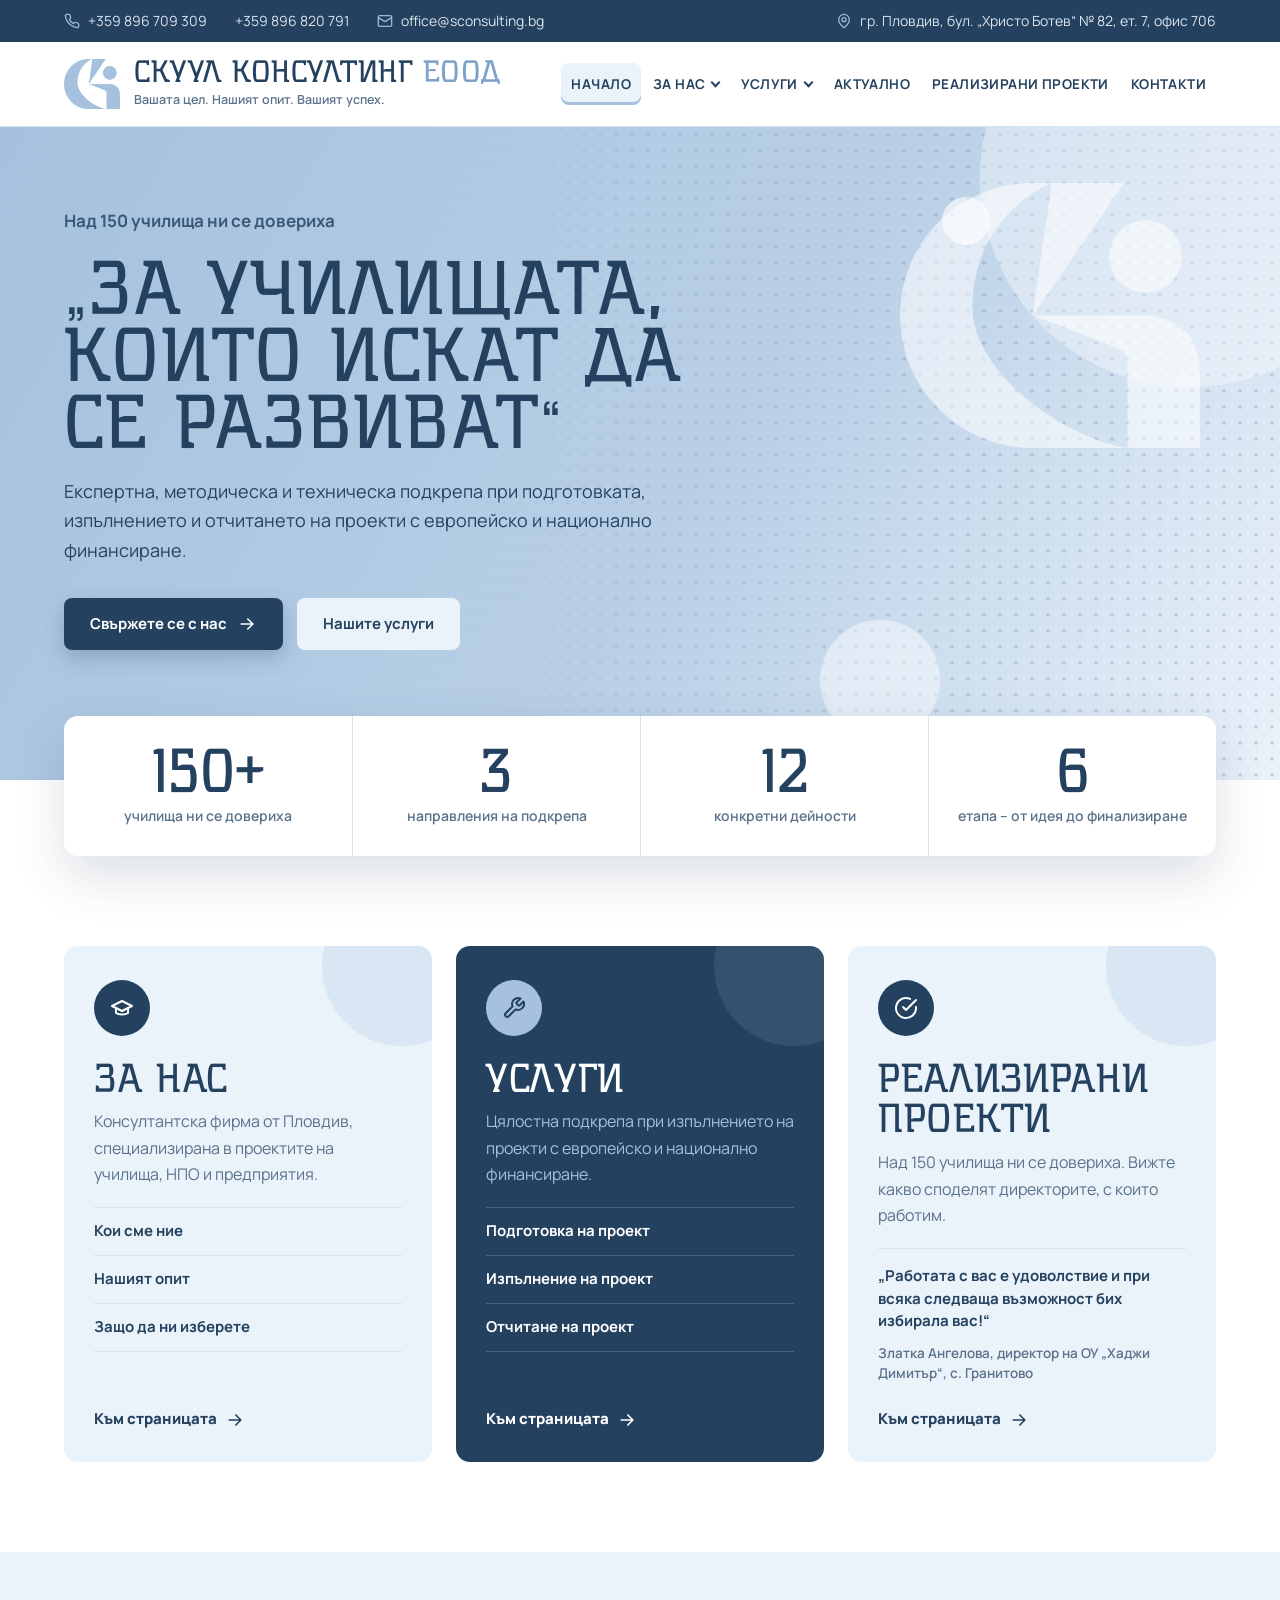
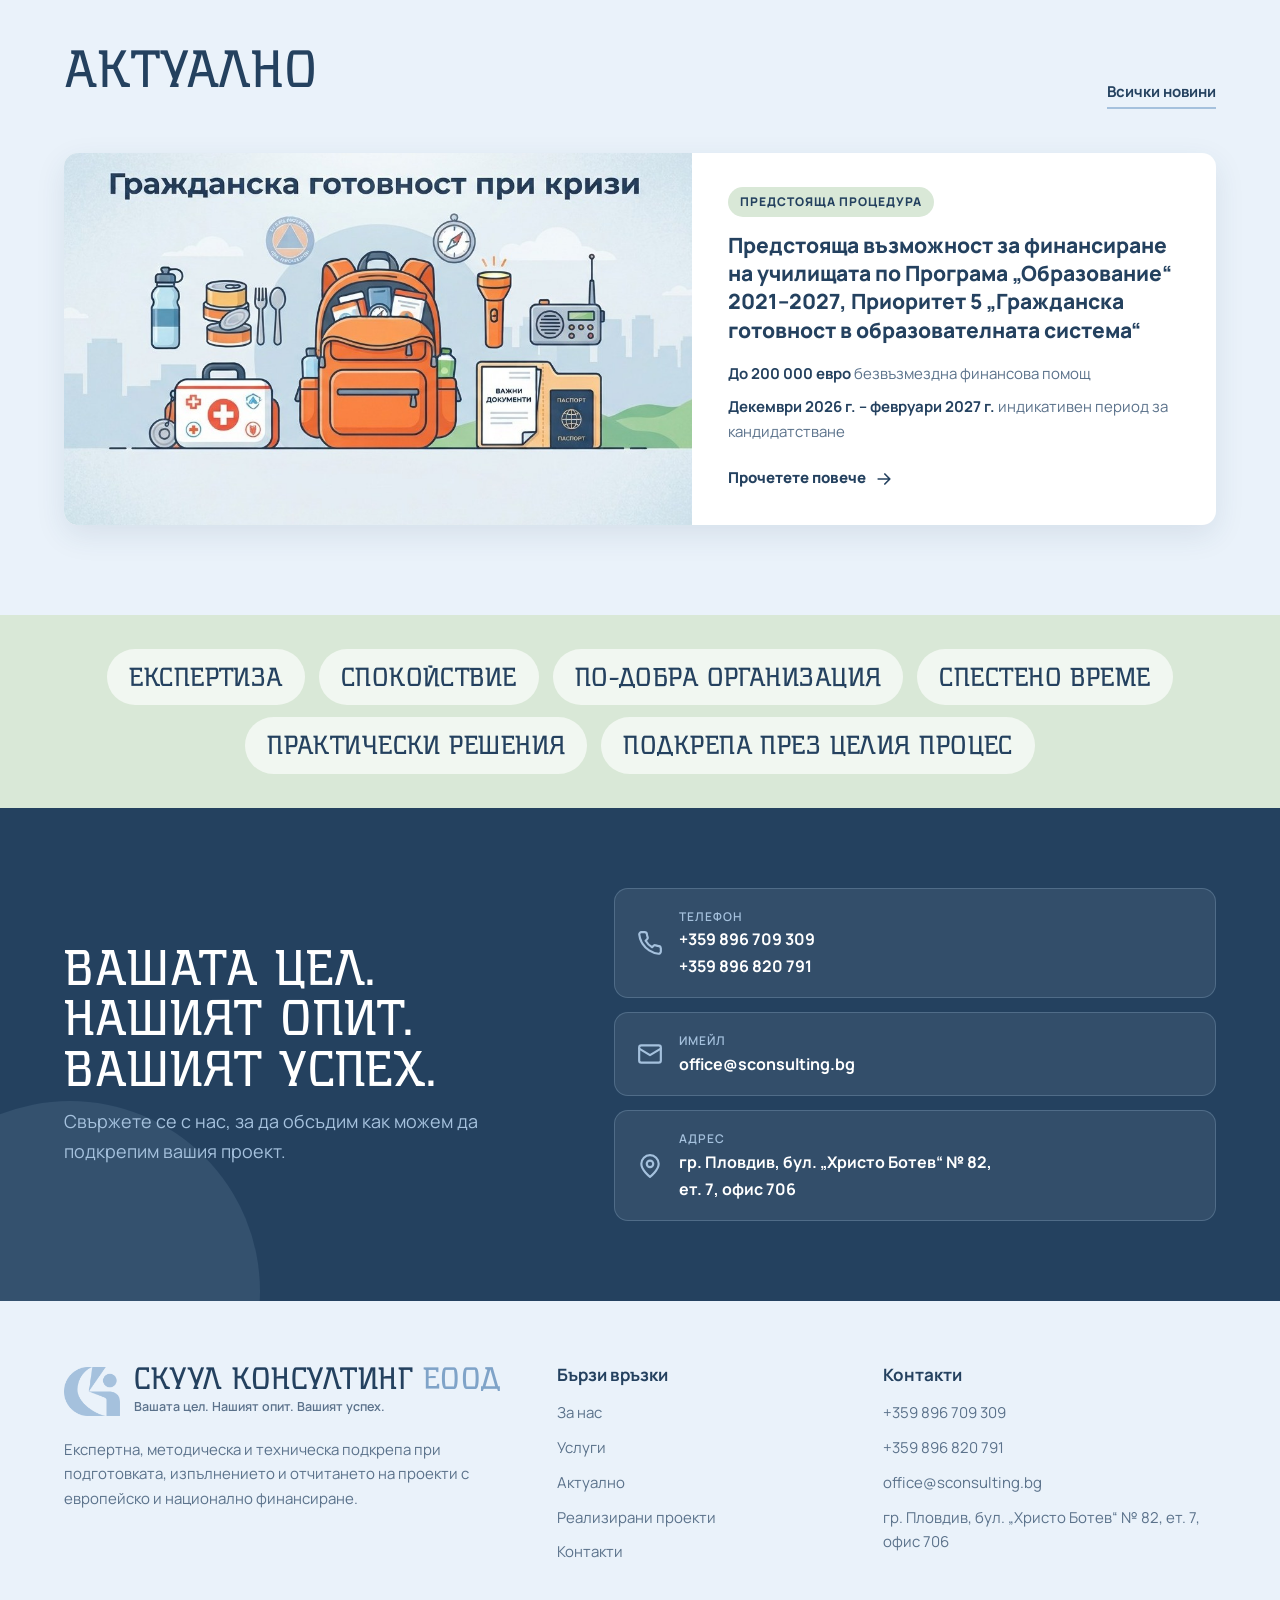
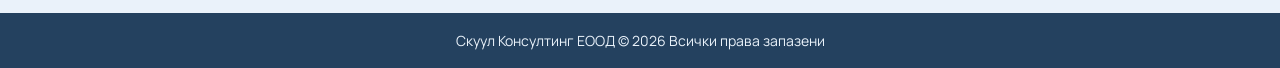
==== commit 773fb8e7: "Apply client feedback: merge approach into services, add news and projects - Remove the city from th" ====
--- a/index.html
+++ b/index.html
@@ -10,7 +10,7 @@
   <link rel="preconnect" href="https://fonts.googleapis.com">
   <link rel="preconnect" href="https://fonts.gstatic.com" crossorigin>
   <link href="https://fonts.googleapis.com/css2?family=Manrope:wght@400;500;600;700;800&display=swap" rel="stylesheet">
-  <link rel="stylesheet" href="css/styles.css?v=3">
+  <link rel="stylesheet" href="css/styles.css?v=9">
 </head>
 <body>
 
@@ -63,12 +63,14 @@
           <li class="has-sub">
             <a href="uslugi.html">Услуги</a>
             <ul class="nav__sub">
-              <li><a href="uslugi.html#konsultantska-podkrepa">Консултантска подкрепа</a></li>
-              <li><a href="uslugi.html#metodichesko-podpomagane">Методическо подпомагане</a></li>
-              <li><a href="uslugi.html#tehnicheska-pomosht">Техническа помощ</a></li>
+              <li><a href="uslugi.html#podgotovka">Подготовка на проект</a></li>
+              <li><a href="uslugi.html#izpalnenie">Изпълнение на проект</a></li>
+              <li><a href="uslugi.html#otchitane">Отчитане на проект</a></li>
+              <li><a href="uslugi.html#podhod">Нашият подход</a></li>
             </ul>
           </li>
-          <li><a href="podhod.html">Подход</a></li>
+          <li><a href="aktualno.html">Актуално</a></li>
+          <li><a href="realizirani-proekti.html">Реализирани проекти</a></li>
           <li><a href="kontakti.html">Контакти</a></li>
         </ul>
       </nav>
@@ -86,7 +88,7 @@
       <img src="assets/img/logo-mark-white.png" alt="" class="hero__mark" aria-hidden="true">
       <div class="container hero__inner">
         <div class="hero__content">
-          <p class="hero__kicker">Пловдив | Над 150 училища ни се довериха</p>
+          <p class="hero__kicker">Над 150 училища ни се довериха</p>
           <h1 class="hero__title">„За училищата, които искат да се развиват“</h1>
           <p class="hero__lead">Експертна, методическа и техническа подкрепа при подготовката, изпълнението и отчитането на проекти с европейско и национално финансиране.</p>
           <div class="hero__actions">
@@ -105,7 +107,7 @@
         <div class="stats__grid">
           <div class="stat"><span class="stat__num">150+</span><span class="stat__label">училища ни се довериха</span></div>
           <div class="stat"><span class="stat__num">3</span><span class="stat__label">направления на подкрепа</span></div>
-          <div class="stat"><span class="stat__num">13</span><span class="stat__label">конкретни дейности</span></div>
+          <div class="stat"><span class="stat__num">12</span><span class="stat__label">конкретни дейности</span></div>
           <div class="stat"><span class="stat__num">6</span><span class="stat__label">етапа – от идея до финализиране</span></div>
         </div>
       </div>
@@ -132,24 +134,45 @@
           <h2 class="tile__title"><a href="uslugi.html">Услуги</a></h2>
           <p>Цялостна подкрепа при изпълнението на проекти с европейско и национално финансиране.</p>
           <ul class="tile__links">
-            <li><a href="uslugi.html#konsultantska-podkrepa">Консултантска подкрепа</a></li>
-            <li><a href="uslugi.html#metodichesko-podpomagane">Методическо подпомагане</a></li>
-            <li><a href="uslugi.html#tehnicheska-pomosht">Техническа помощ</a></li>
+            <li><a href="uslugi.html#podgotovka">Подготовка на проект</a></li>
+            <li><a href="uslugi.html#izpalnenie">Изпълнение на проект</a></li>
+            <li><a href="uslugi.html#otchitane">Отчитане на проект</a></li>
           </ul>
           <a href="uslugi.html" class="tile__more">Към страницата <svg class="ico" viewBox="0 0 24 24"><path d="M5 12h14M13 6l6 6-6 6"/></svg></a>
         </article>
 
         <article class="tile">
-          <span class="tile__icon"><svg class="ico" viewBox="0 0 24 24"><path d="M3 3v18h18"/><path d="m7 15 4-4 3 3 5-6"/></svg></span>
-          <h2 class="tile__title"><a href="podhod.html">Подход</a></h2>
-          <p>Следваме целия жизнен цикъл на проекта – не спираме с одобрението на финансирането.</p>
-          <ul class="tile__chips">
-            <li>Планиране</li><li>Организация</li><li>Изпълнение</li>
-            <li>Документиране</li><li>Отчетност</li><li>Финализиране</li>
-          </ul>
-          <a href="podhod.html" class="tile__more">Към страницата <svg class="ico" viewBox="0 0 24 24"><path d="M5 12h14M13 6l6 6-6 6"/></svg></a>
-        </article>
-
+          <span class="tile__icon"><svg class="ico" viewBox="0 0 24 24"><path d="M22 11.1V12a10 10 0 1 1-5.9-9.1"/><path d="M22 4 12 14l-3-3"/></svg></span>
+          <h2 class="tile__title"><a href="realizirani-proekti.html">Реализирани проекти</a></h2>
+          <p>Над 150 училища ни се довериха. Вижте какво споделят директорите, с които работим.</p>
+          <blockquote class="tile__quote">„Работата с вас е удоволствие и при всяка следваща възможност бих избирала вас!“<cite>Златка Ангелова, директор на ОУ „Хаджи Димитър“, с. Гранитово</cite></blockquote>
+          <a href="realizirani-proekti.html" class="tile__more">Към страницата <svg class="ico" viewBox="0 0 24 24"><path d="M5 12h14M13 6l6 6-6 6"/></svg></a>
+        </article>
+
+      </div>
+    </section>
+
+    <!-- ========== АКТУАЛНО ========== -->
+    <section class="section section--tint">
+      <div class="container">
+        <div class="section__header">
+          <h2 class="section__title">Актуално</h2>
+          <a href="aktualno.html" class="link-more">Всички новини</a>
+        </div>
+        <article class="news-card">
+          <a href="novina-grazhdanska-gotovnost.html" class="news-card__media" tabindex="-1" aria-hidden="true">
+            <img src="assets/img/grazhdanska-gotovnost.jpg" alt="" width="1140" height="594" loading="lazy">
+          </a>
+          <div class="news-card__body">
+            <span class="news-card__tag">Предстояща процедура</span>
+            <h3 class="news-card__title"><a href="novina-grazhdanska-gotovnost.html">Предстояща възможност за финансиране на училищата по Програма „Образование“ 2021–2027, Приоритет 5 „Гражданска готовност в образователната система“</a></h3>
+            <ul class="news-card__facts">
+              <li><strong>До 200 000 евро</strong> безвъзмездна финансова помощ</li>
+              <li><strong>Декември 2026 г. – февруари 2027 г.</strong> индикативен период за кандидатстване</li>
+            </ul>
+            <a href="novina-grazhdanska-gotovnost.html" class="tile__more">Прочетете повече <svg class="ico" viewBox="0 0 24 24"><path d="M5 12h14M13 6l6 6-6 6"/></svg></a>
+          </div>
+        </article>
       </div>
     </section>
 
@@ -210,7 +233,8 @@
         <ul>
           <li><a href="za-nas.html">За нас</a></li>
           <li><a href="uslugi.html">Услуги</a></li>
-          <li><a href="podhod.html">Нашият подход</a></li>
+          <li><a href="aktualno.html">Актуално</a></li>
+          <li><a href="realizirani-proekti.html">Реализирани проекти</a></li>
           <li><a href="kontakti.html">Контакти</a></li>
         </ul>
       </div>
--- a/css/styles.css
+++ b/css/styles.css
@@ -134,11 +134,11 @@
 .brand__name span { color: var(--c-primary-deep); }
 .brand__tag { font-size: 12.5px; color: var(--c-muted); margin-top: 6px; font-weight: 600; }
 
-.nav__list { list-style: none; display: flex; gap: 6px; margin: 0; padding: 0; }
+.nav__list { list-style: none; display: flex; gap: 2px; margin: 0; padding: 0; }
 .nav__list > li { position: relative; }
 .nav__list > li > a {
-  display: block; padding: 10px 14px;
-  font-weight: 700; font-size: 14px; letter-spacing: .04em; text-transform: uppercase;
+  display: block; padding: 10px 10px;
+  font-weight: 700; font-size: 13.5px; letter-spacing: .03em; text-transform: uppercase; white-space: nowrap;
   color: var(--c-navy);
   border-radius: var(--radius-sm);
   transition: background .2s;
@@ -536,6 +536,52 @@
 .footer__col a:hover { color: var(--c-navy); text-decoration: underline; }
 .footer__bottom { background: var(--c-navy); color: var(--c-bg-light); text-align: center; font-size: 14px; padding: 16px 0; }
 
+/* ---------- Новини (начало и „Актуално“) ---------- */
+.news-list { display: grid; gap: 28px; }
+.news-card {
+  display: grid; grid-template-columns: 1.2fr 1fr;
+  background: var(--c-white); border-radius: var(--radius);
+  box-shadow: var(--shadow); overflow: hidden;
+}
+.news-card__media { display: block; background: var(--c-bg-light); }
+.news-card__media img { width: 100%; height: 100%; object-fit: cover; }
+.news-card__body { display: flex; flex-direction: column; align-items: flex-start; padding: 34px 36px; }
+.news-card__tag {
+  padding: 5px 12px; margin-bottom: 14px; border-radius: 999px;
+  background: var(--c-green); font-size: 12px; font-weight: 800; letter-spacing: .08em; text-transform: uppercase;
+}
+.news-card__title { font-size: 21px; font-weight: 800; line-height: 1.35; margin-bottom: 18px; }
+.news-card__title a:hover { color: var(--c-navy-soft); }
+.news-card__facts { list-style: none; margin: 0 0 22px; padding: 0; display: grid; gap: 8px; color: var(--c-muted); font-size: 15px; }
+.news-card__facts strong { color: var(--c-navy); }
+
+/* ---------- Отделна новина ---------- */
+.article { max-width: 868px; }
+.article__image { width: 100%; border-radius: var(--radius); box-shadow: var(--shadow); }
+.article__heading { font-size: 26px; margin: 44px 0 14px; }
+.article__text { color: var(--c-muted); font-size: 17px; }
+.article__back { margin-top: 36px; }
+.facts { display: grid; grid-template-columns: repeat(3, 1fr); gap: 14px; margin: 28px 0 0; }
+.fact { display: flex; flex-direction: column-reverse; justify-content: flex-end; gap: 8px; padding: 22px; background: var(--c-bg-light); border-radius: var(--radius-sm); }
+.fact dt { font-size: 14px; font-weight: 600; line-height: 1.45; color: var(--c-muted); }
+.fact dd { margin: 0; font-size: 21px; font-weight: 800; line-height: 1.3; color: var(--c-navy); }
+.activities { display: grid; gap: 14px; }
+.activity { padding: 24px 28px; border: 1px solid var(--c-border); border-left: 4px solid var(--c-primary); border-radius: var(--radius-sm); }
+.activity p { color: var(--c-muted); font-size: 16px; }
+.activity p strong { color: var(--c-navy); }
+
+/* ---------- Отзиви ---------- */
+.testimonials { columns: 2; column-gap: 24px; }
+.testimonial {
+  break-inside: avoid; margin: 0 0 24px; padding: 32px 30px;
+  background: var(--c-bg-light); border-left: 5px solid var(--c-primary); border-radius: var(--radius-sm);
+}
+.testimonial blockquote { margin: 0 0 20px; font-size: 17px; font-weight: 600; line-height: 1.6; }
+.testimonial figcaption { font-size: 14px; line-height: 1.5; color: var(--c-muted); }
+.testimonial figcaption strong { display: block; font-size: 16px; color: var(--c-navy); }
+.tile__quote { margin: 0 0 24px; padding: 16px 0 0; border-top: 1px solid var(--c-border); font-size: 15px; font-weight: 700; line-height: 1.5; }
+.tile__quote cite { display: block; margin-top: 10px; font-style: normal; font-size: 13.5px; font-weight: 600; color: var(--c-muted); }
+
 /* ---------- Back to top ---------- */
 .to-top {
   position: fixed; right: 28px; bottom: 28px; z-index: 40;
@@ -552,6 +598,11 @@
 /* =========================================================
    Responsive
    ========================================================= */
+@media (max-width: 1200px) {
+  .header .brand__name span { display: none; }
+  .news-card { grid-template-columns: 1fr; }
+}
+
 @media (max-width: 1100px) {
   .intro__grid { grid-template-columns: 1fr 1fr; }
   .services-card { grid-column: 1 / -1; margin-top: 0; order: -1; display: grid; grid-template-columns: repeat(3, 1fr); gap: 8px; }
@@ -569,9 +620,6 @@
   .contact-page { grid-template-columns: 1fr; }
   .brand__name { white-space: nowrap; }
   .header .brand__name span { display: none; }
-}
-
-@media (max-width: 900px) {
   .nav-toggle { display: flex; }
   .nav {
     position: absolute; top: 100%; left: 0; right: 0;
@@ -583,6 +631,9 @@
   .nav__list { flex-direction: column; padding: 12px 24px 20px; gap: 0; }
   .nav__list > li > a { padding: 14px 4px; border-bottom: 1px solid var(--c-border); border-radius: 0; }
   .nav__sub { position: static; opacity: 1; visibility: visible; transform: none; box-shadow: none; border: 0; padding: 0 0 0 16px; min-width: 0; }
+}
+
+@media (max-width: 900px) {
   .steps, .why, .audience { grid-template-columns: 1fr 1fr; }
   .gateway { grid-template-columns: 1fr; }
   .stats__grid { grid-template-columns: 1fr 1fr; }
@@ -594,6 +645,7 @@
   .footer__inner { grid-template-columns: 1fr 1fr; }
   .footer__brand { grid-column: 1 / -1; }
   .section__header { flex-direction: column; align-items: flex-start; }
+  .testimonials { columns: 1; }
 }
 
 @media (max-width: 640px) {
@@ -621,6 +673,10 @@
   .stat__label { font-size: 13px; }
   .tile { padding: 28px 22px 24px; }
   .tile__title { font-size: 28px; }
+  .news-card__body { padding: 26px 22px; }
+  .facts { grid-template-columns: 1fr; }
+  .activity { padding: 20px; }
+  .testimonial { padding: 26px 22px; }
   .page-hero__lead { font-size: 16px; }
   .experience__stat { width: 240px; padding: 30px; }
   .experience__num { font-size: 70px; }
